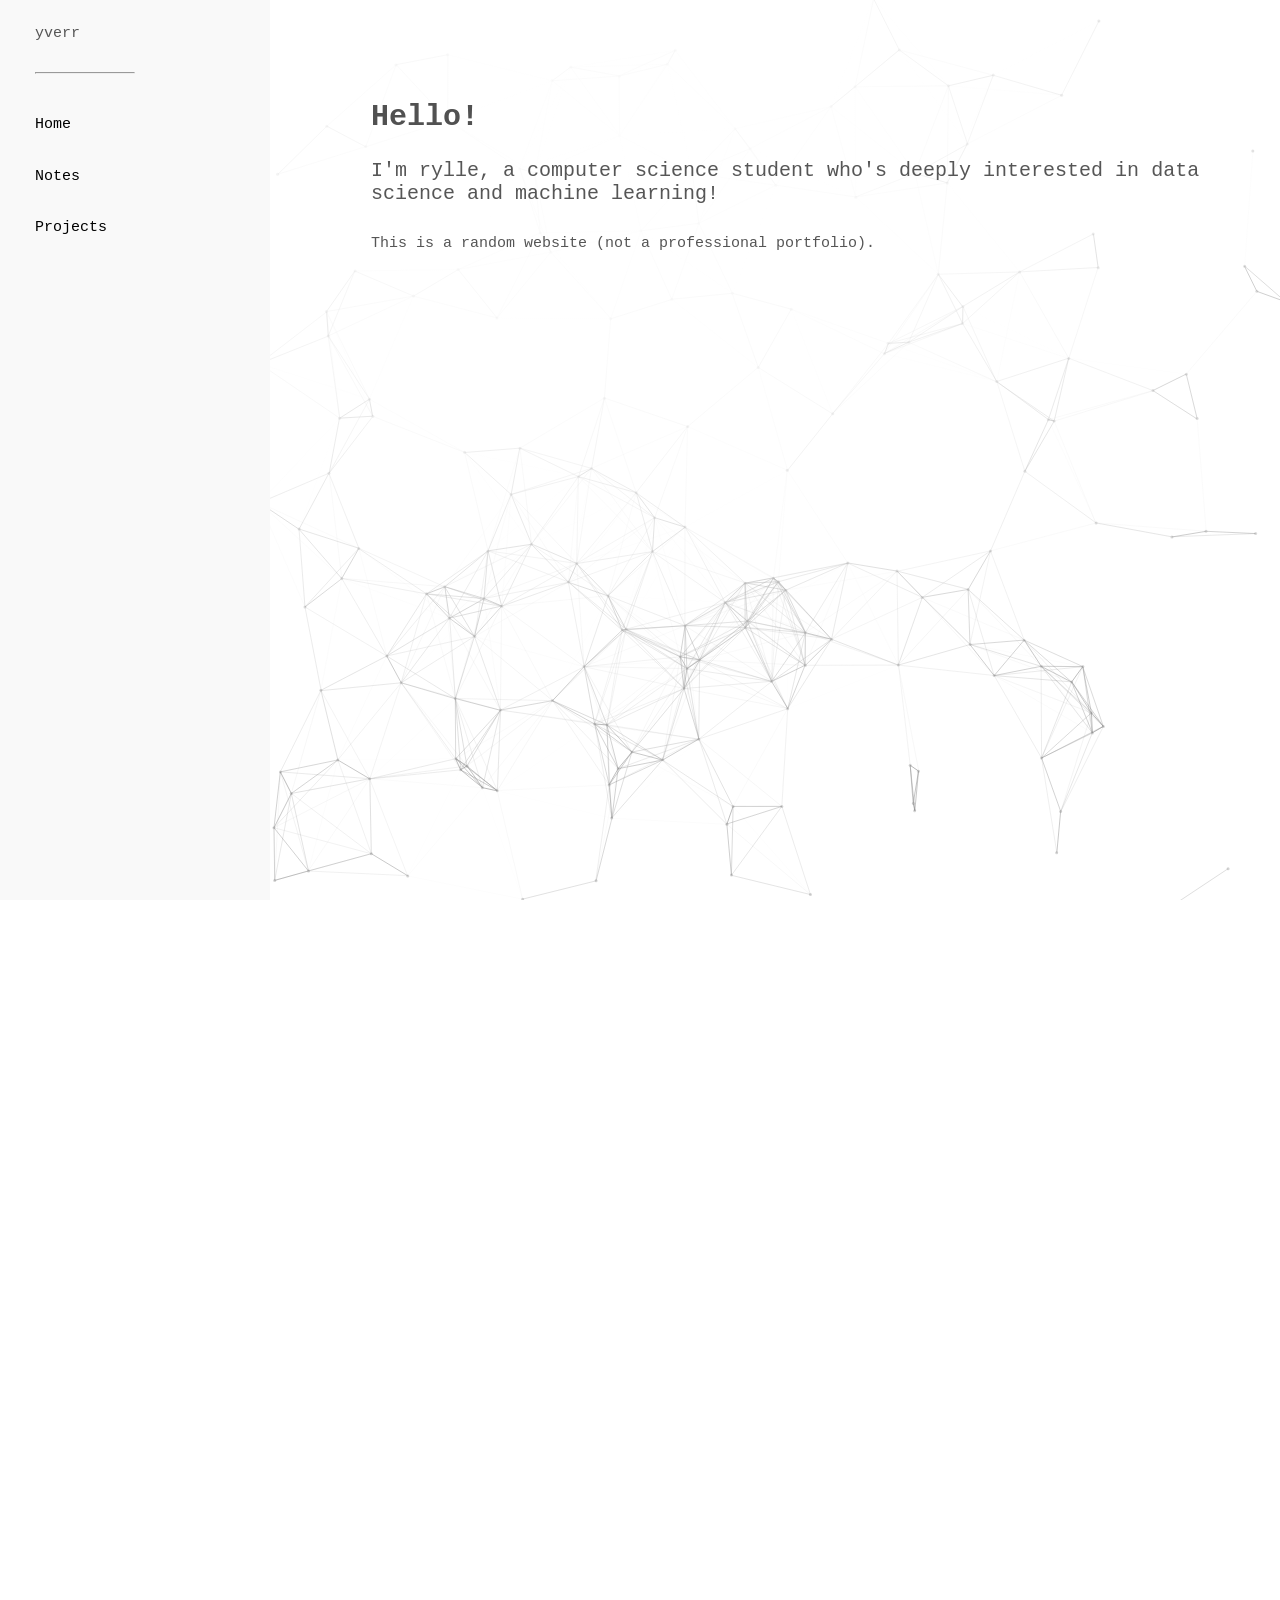
==== index.html @ c1b57616 "first commit" ====
<!DOCTYPE html>
<html>

<head>
    <title>Rylle</title>
    <link rel="stylesheet" href="style.css">
</head>

<body>

    <div class="sidebar">
        <div class="container">

            <p>yverr</p>

            <hr>

            <ul class="list">
                <li><a href="index.html">Home</a></li>
                <li><a href="notes.html">Notes</a></li>
                <li><a href="projects.html">Projects</a></li>
            </ul>

        </div>
    </div>


    <div class="main">

        <div id="particle-canvas"></div>

        <div class="greet">
            <h2>Hello!</h2>

            <p>
                I'm rylle, a computer science student who's deeply interested
                in data science and machine learning!
            </p>

            <p style="font-size: 15px;">
                This is a random website (not a professional portfolio).
            </p>
        </div>

    </div>


    <script src="particle-network.min.js"></script>

    <script>
        var canvasDiv = document.getElementById('particle-canvas');

        var options = {
            particleColor: '#dddddd',
            background: '#ffffff',
            interactive: true,
            speed: 'slow',
            density: 'low'
        };

        var particleCanvas = new ParticleNetwork(canvasDiv, options);
    </script>

</body>

</html>
---- style.css ----
html,
body {
    height: 100%;
    width: 100%;
    margin: 0;
    padding: 0;
    display: flex;
    font-family: monospace;
    overflow: hidden;
}


.sidebar {
    width: 250px;
    min-height: 100vh;
    padding: 10px;
    background: rgb(249, 249, 249);
    font-size: 15px;

    position: relative;
    z-index: 10;
}


.container {
    width: 100px;
    margin-top: 5px;
    margin-left: 25px;
}


ul {
    list-style: none;
    padding: 0;
}

li {
    margin-top: 50px;
    line-height: 0.1;
    font-size: 15px;
}


a {
    text-decoration: none;
    color: inherit;
}

a:hover {
    color: rgb(161, 161, 168);
}


p {
    color: rgb(86, 86, 86);
    margin-bottom: 30px;
}

h2 {
    color: rgb(81, 81, 81);
}


.main {
    position: relative;
    flex: 1;
    height: 100vh;
    isolation: isolate;
}

.main::before {
    content: "";
    position: absolute;
    inset: 0;
    z-index: 1;

    background: radial-gradient(
        ellipse 105% 90% at 35% 18%,
        rgba(255, 255, 255, 0.98) 0%,
        rgba(255, 255, 255, 0.85) 25%,
        rgba(255, 255, 255, 0.55) 45%,
        rgba(255, 255, 255, 0.2) 65%,
        transparent 85%
    );

    pointer-events: none;
}


#particle-canvas {
    position: absolute !important;

    top: 0;
    right: 0;
    bottom: 0;
    left: 0;

    width: 100%;
    height: 100%;

    z-index: 0 !important;
}


.greet {
    position: relative;
    z-index: 2;

    margin-top: 45px;
    font-size: 20px;
    padding-top: 30px;
    padding-left: 10%;
}


.notes {
    margin-top: 45px;
    margin-right: 55%;
    font-size: 20px;
    width: auto;
    padding-left: 10%;
    padding-top: 2%;
}


.n1 {
    padding-bottom: 10px;
    font-size: 15px;
}
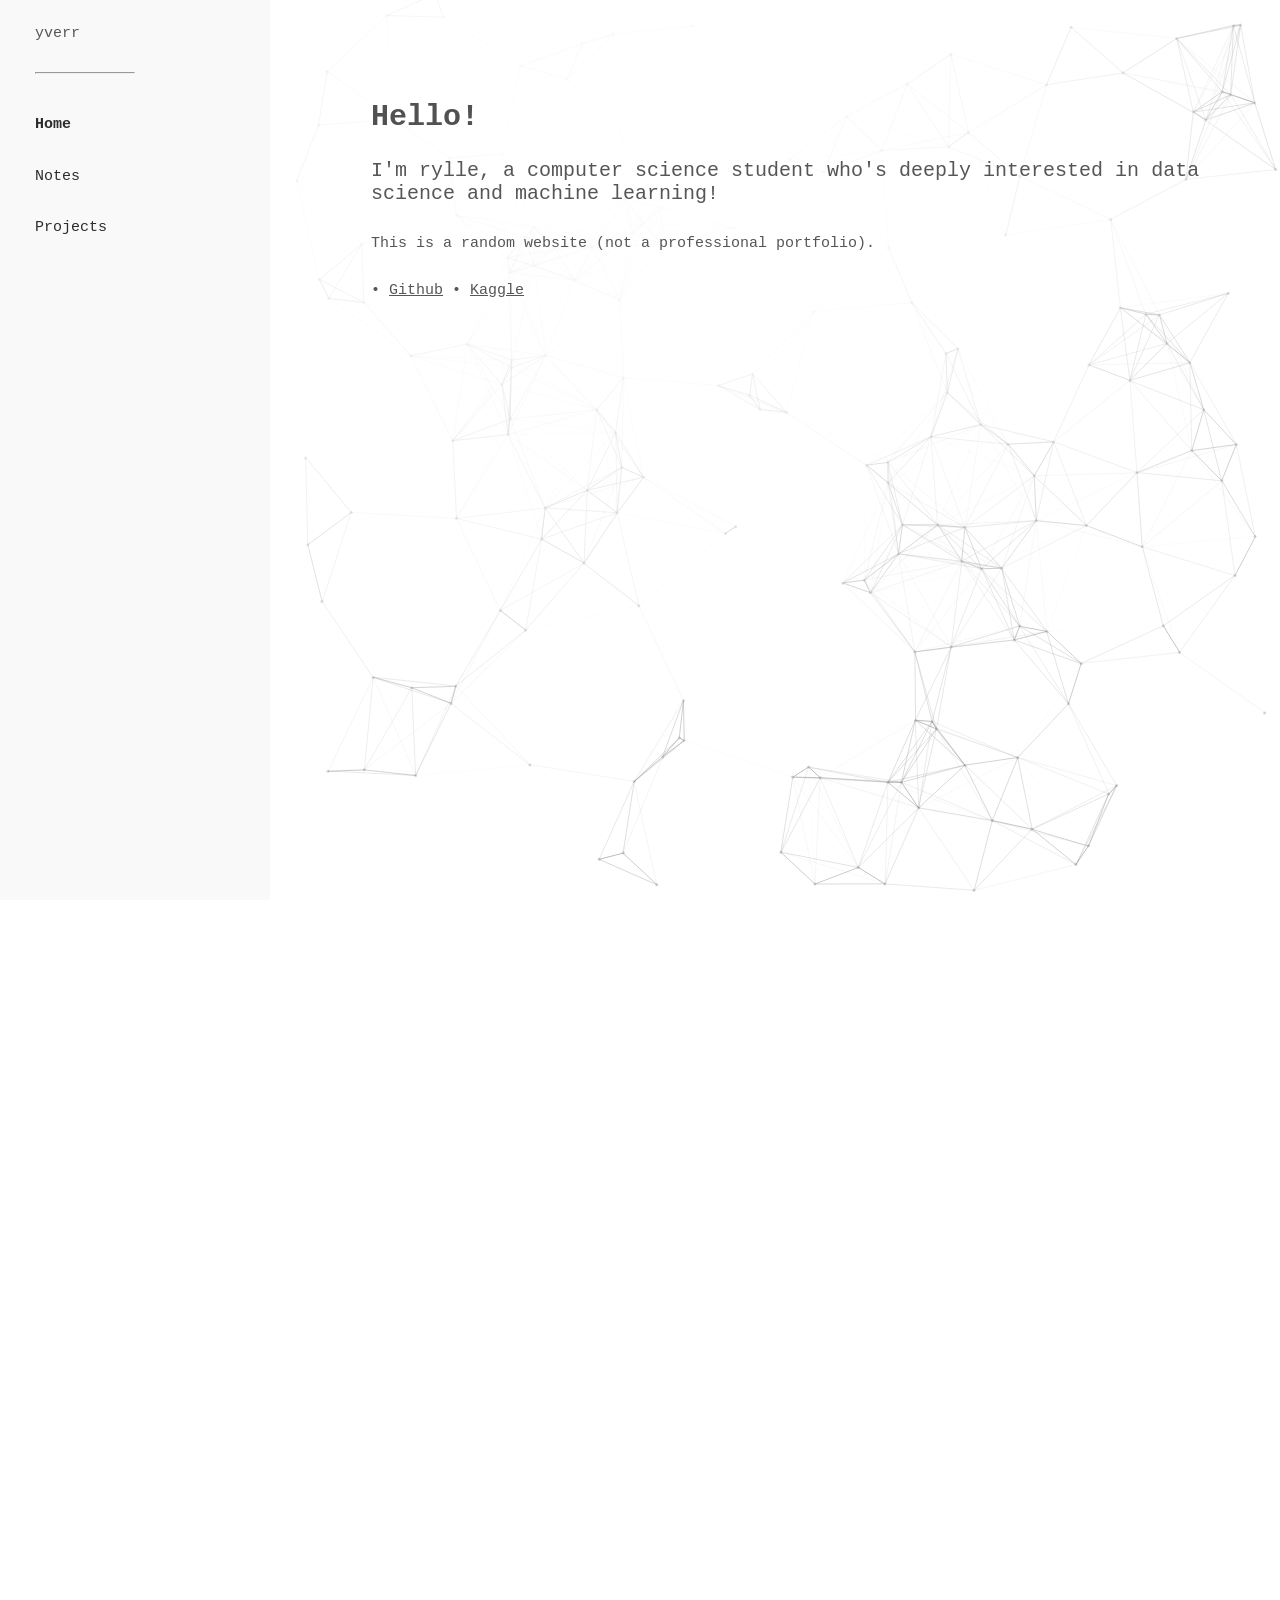
==== commit f19c3b63: "no major changes" ====
--- a/index.html
+++ b/index.html
@@ -11,12 +11,12 @@
     <div class="sidebar">
         <div class="container">
 
-            <p>yverr</p>
+            <p><a href="index.html">yverr</a></p>
 
             <hr>
 
             <ul class="list">
-                <li><a href="index.html">Home</a></li>
+                <li><a href="index.html"><b>Home</b></a></li>
                 <li><a href="notes.html">Notes</a></li>
                 <li><a href="projects.html">Projects</a></li>
             </ul>
@@ -40,6 +40,8 @@
             <p style="font-size: 15px;">
                 This is a random website (not a professional portfolio).
             </p>
+
+            <p style="font-size: 15px;">• <a href="https://github.com/yverr" target="_blank" rel="noopener noreferrer" style="text-decoration: underline;">Github</a> • <a href="https://www.kaggle.com/karylleverdadero" target="_blank" rel="noopener noreferrer" style="text-decoration: underline;">Kaggle</a></p>
         </div>
 
     </div>
--- a/style.css
+++ b/style.css
@@ -38,6 +38,7 @@
     margin-top: 50px;
     line-height: 0.1;
     font-size: 15px;
+    color: rgb(44, 44, 44);
 }
 
 
@@ -126,4 +127,4 @@
 .n1 {
     padding-bottom: 10px;
     font-size: 15px;
-}+}
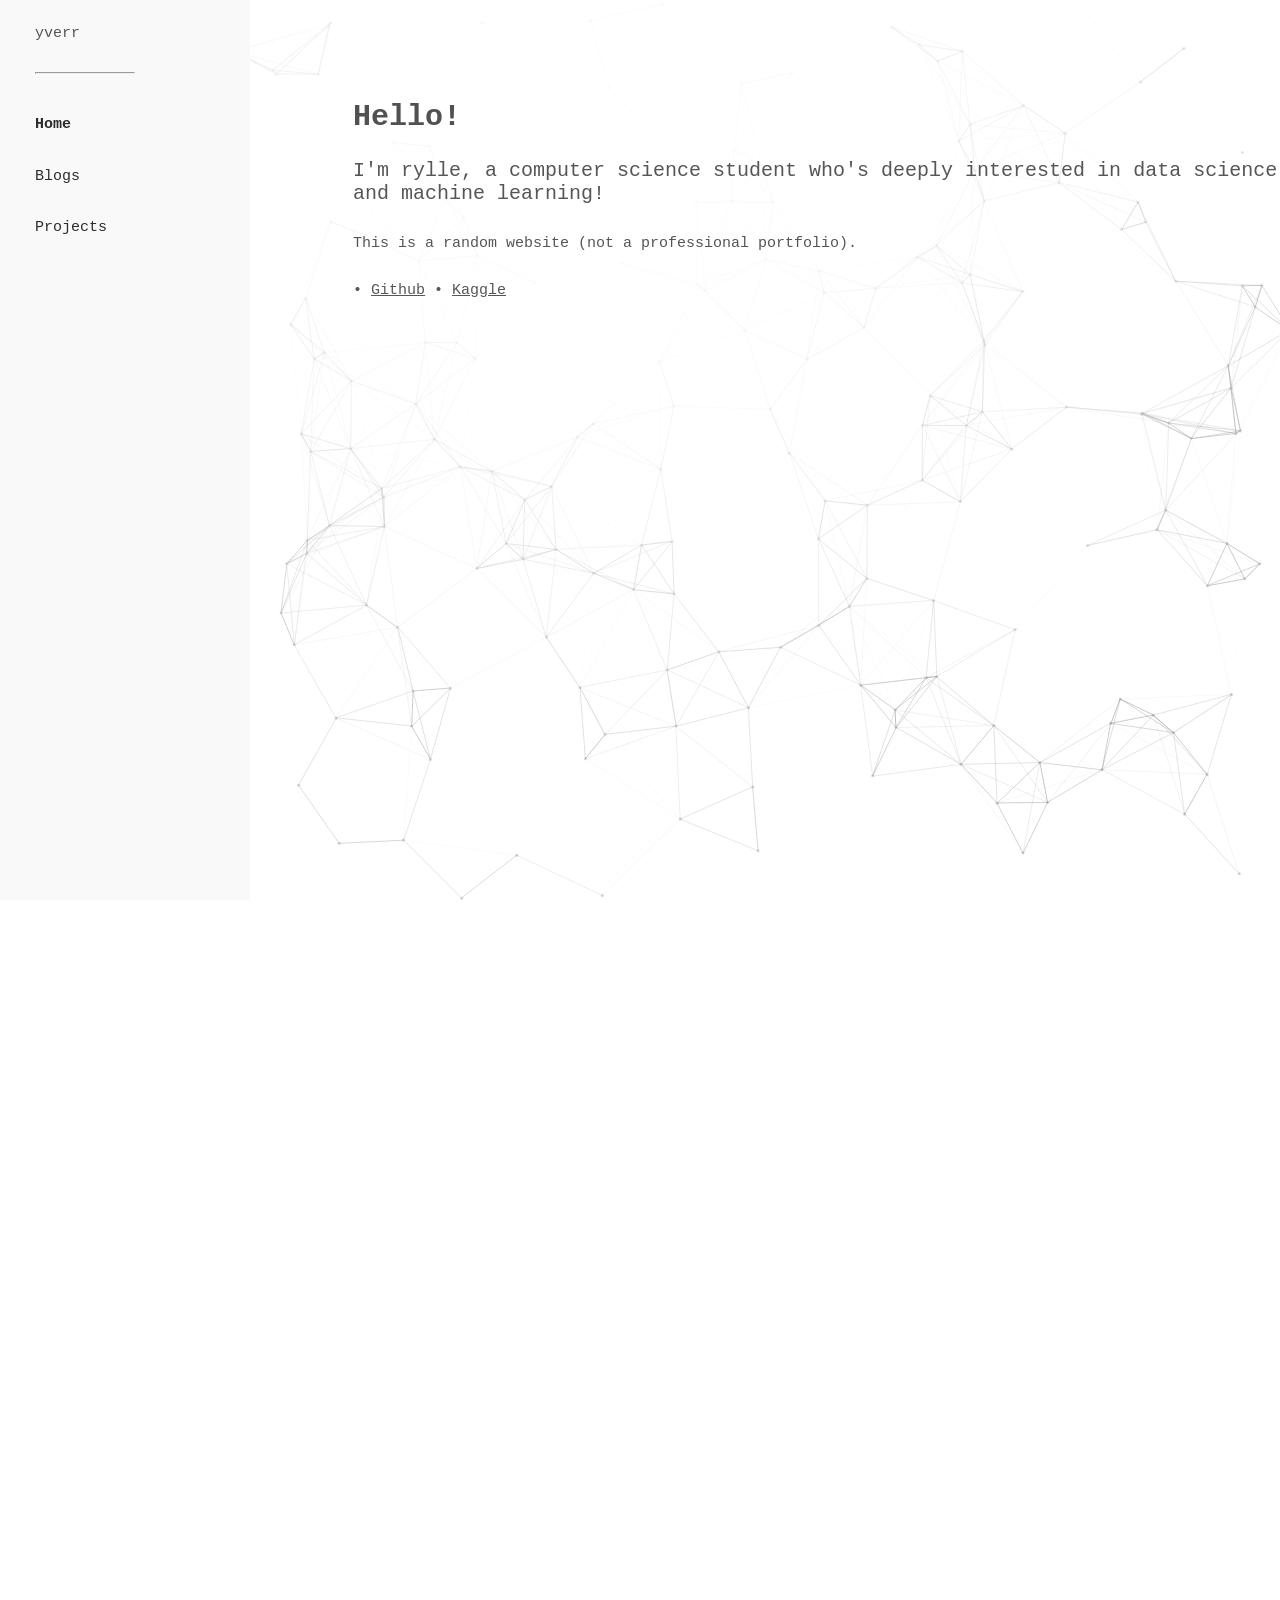
==== commit 4fc8f2f9: "cleaned the code and added blogs section" ====
--- a/index.html
+++ b/index.html
@@ -17,7 +17,7 @@
 
             <ul class="list">
                 <li><a href="index.html"><b>Home</b></a></li>
-                <li><a href="notes.html">Notes</a></li>
+                <li><a href="blogs.html">Blogs</a></li>
                 <li><a href="projects.html">Projects</a></li>
             </ul>
 
--- a/style.css
+++ b/style.css
@@ -11,16 +11,15 @@
 
 
 .sidebar {
-    width: 250px;
+    flex: 0 0 250px;
+    box-sizing: border-box;
     min-height: 100vh;
     padding: 10px;
     background: rgb(249, 249, 249);
     font-size: 15px;
-
     position: relative;
     z-index: 10;
 }
-
 
 .container {
     width: 100px;
@@ -115,16 +114,32 @@
 
 
 .notes {
+    flex: 1;
+    min-width: 0;
     margin-top: 45px;
-    margin-right: 55%;
+    margin-right: 0;
+    padding: 2% 5%;
     font-size: 20px;
-    width: auto;
+    box-sizing: border-box;
     padding-left: 10%;
-    padding-top: 2%;
 }
 
 
 .n1 {
     padding-bottom: 10px;
     font-size: 15px;
+    width: 100%;
+    max-width: 850px;
+    box-sizing: border-box;
 }
+
+.n1 li {
+    margin-top: 30px;
+    line-height: 1.5;
+    overflow-wrap: anywhere;
+}
+
+y_mark {
+    background-color: #f8ed8d;
+    color: #000;
+}
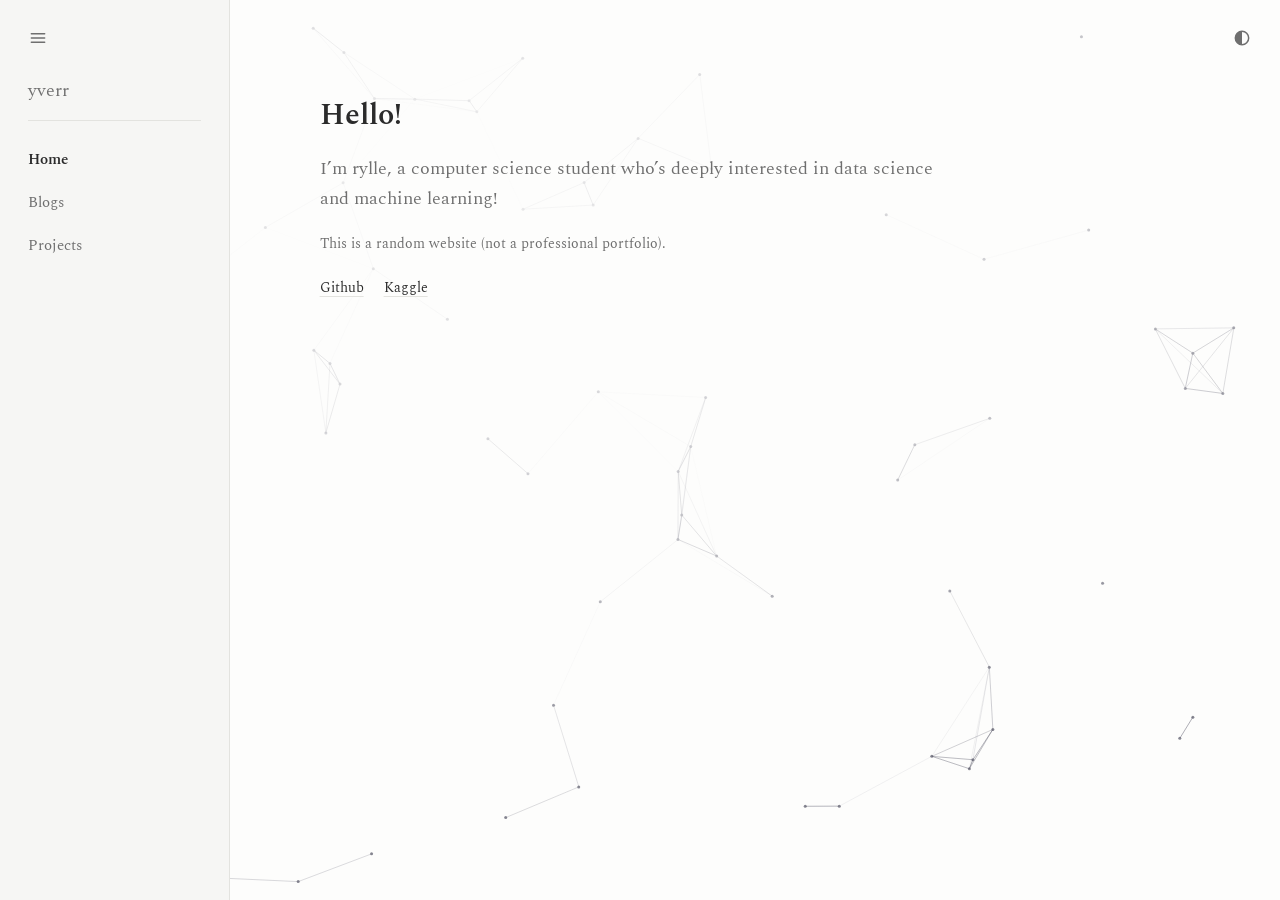
==== commit b2b66392: "major changes: refactored code and changed UI" ====
--- a/index.html
+++ b/index.html
@@ -1,68 +1,78 @@
 <!DOCTYPE html>
-<html>
+<html lang="en">
+<head>
+    <meta charset="UTF-8">
 
-<head>
+    <meta name="viewport" content="width=device-width, initial-scale=1">
     <title>Rylle</title>
+
+    <link rel="preconnect" href="https://fonts.googleapis.com">
+    <link rel="preconnect" href="https://fonts.gstatic.com" crossorigin>
+    <link href="https://fonts.googleapis.com/css2?family=Spectral:ital,wght@0,400;0,600;1,400&display=swap" rel="stylesheet">
+
     <link rel="stylesheet" href="style.css">
+
+    <script>
+        (function () {
+            var root = document.documentElement;
+            try {
+                var theme = localStorage.getItem('theme');
+                if (!theme) theme = matchMedia('(prefers-color-scheme: dark)').matches ? 'dark' : 'light';
+                root.dataset.theme = theme;
+                if (window.innerWidth <= 800 || localStorage.getItem('sidebar') === 'closed') {
+                    root.classList.add('sidebar-closed');
+                }
+            } catch (e) {}
+        })();
+    </script>
 </head>
 
 <body>
+    <button class="icon-btn menu-btn" id="menu-btn" aria-label="Toggle sidebar" aria-controls="sidebar">
+        <svg viewBox="0 0 24 24" fill="none" stroke="currentColor" stroke-width="1.8" stroke-linecap="round" aria-hidden="true">
+            <path d="M4 7h16M4 12h16M4 17h16"/>
+        </svg>
+    </button>
 
-    <div class="sidebar">
-        <div class="container">
+    <button class="icon-btn theme-btn" id="theme-btn" aria-label="Toggle dark mode">
+        <svg viewBox="0 0 24 24" aria-hidden="true">
+            <circle cx="12" cy="12" r="8" fill="none" stroke="currentColor" stroke-width="1.8"/>
+            <path d="M12 4a8 8 0 0 0 0 16z" fill="currentColor"/>
+        </svg>
+    </button>
 
-            <p><a href="index.html">yverr</a></p>
+    <aside class="sidebar" id="sidebar">
+        <a class="brand" href="index.html">yverr</a>
+        <nav>
+            <a href="index.html" aria-current="page">Home</a>
+            <a href="blogs.html">Blogs</a>
+            <a href="projects.html">Projects</a>
+        </nav>
+    </aside>
 
-            <hr>
+    <div class="backdrop" id="backdrop"></div>
 
-            <ul class="list">
-                <li><a href="index.html"><b>Home</b></a></li>
-                <li><a href="blogs.html">Blogs</a></li>
-                <li><a href="projects.html">Projects</a></li>
-            </ul>
+    <canvas id="particle-canvas" aria-hidden="true"></canvas>
 
-        </div>
-    </div>
-
-
-    <div class="main">
-
-        <div id="particle-canvas"></div>
-
-        <div class="greet">
-            <h2>Hello!</h2>
+    <main class="content">
+        <div class="column">
+            <h1>Hello!</h1>
 
             <p>
-                I'm rylle, a computer science student who's deeply interested
+                I’m rylle, a computer science student who’s deeply interested
                 in data science and machine learning!
             </p>
 
-            <p style="font-size: 15px;">
-                This is a random website (not a professional portfolio).
-            </p>
+            <p class="small">This is a random website (not a professional portfolio).</p>
 
-            <p style="font-size: 15px;">• <a href="https://github.com/yverr" target="_blank" rel="noopener noreferrer" style="text-decoration: underline;">Github</a> • <a href="https://www.kaggle.com/karylleverdadero" target="_blank" rel="noopener noreferrer" style="text-decoration: underline;">Kaggle</a></p>
+            <ul class="home-links small">
+                <li><a href="https://github.com/yverr" target="_blank" rel="noopener noreferrer">Github</a></li>
+                <li><a href="https://www.kaggle.com/karylleverdadero" target="_blank" rel="noopener noreferrer">Kaggle</a></li>
+            </ul>
         </div>
+    </main>
 
-    </div>
-
-
-    <script src="particle-network.min.js"></script>
-
-    <script>
-        var canvasDiv = document.getElementById('particle-canvas');
-
-        var options = {
-            particleColor: '#dddddd',
-            background: '#ffffff',
-            interactive: true,
-            speed: 'slow',
-            density: 'low'
-        };
-
-        var particleCanvas = new ParticleNetwork(canvasDiv, options);
-    </script>
-
+    <script src="script.js"></script>
+    <script src="particles.js"></script>
 </body>
-
-</html>+</html>
--- a/style.css
+++ b/style.css
@@ -1,145 +1,340 @@
-html,
+
+:root {
+    --bg: #fdfdfc;
+    --sidebar-bg: #f6f6f4;
+    --text: #2b2b2b;
+    --muted: #6f6f6f;
+    --line: #e3e3df;
+    --hover: #a1a1a8;
+    --mark: #fef3b0;
+    --mark-text: #1a1a1a;
+    --dot-technical: #5b8def;
+    --dot-reflection: #e3b21d;
+    --particle: 95, 95, 110; 
+
+    --sidebar-w: 230px;
+    color-scheme: light;
+}
+
+:root[data-theme="dark"] {
+    --bg: #161718;
+    --sidebar-bg: #1c1d1f;
+    --text: #e6e6e3;
+    --muted: #9b9b96;
+    --line: #2d2e30;
+    --hover: #6f7076;
+    --mark: #4a4219;
+    --mark-text: #f3ecc4;
+    --dot-technical: #7aa5ff;
+    --dot-reflection: #e8c04a;
+    --particle: 150, 150, 165;
+    color-scheme: dark;
+}
+
+
+/* ==========================================================
+   2. RESET + BASE
+   ========================================================== */
+*,
+*::before,
+*::after {
+    box-sizing: border-box; 
+}
+
 body {
-    height: 100%;
-    width: 100%;
     margin: 0;
-    padding: 0;
-    display: flex;
-    font-family: monospace;
-    overflow: hidden;
-}
-
-
+    background: var(--bg);
+    color: var(--text);
+    font-family: 'Spectral', Georgia, 'Times New Roman', serif;
+    font-size: 18px;
+    line-height: 1.65;
+}
+
+h1 {
+    font-size: 1.9rem;
+    font-weight: 600;
+    line-height: 1.25;
+    margin: 0 0 1.25rem;
+}
+
+p {
+    margin: 0 0 1.25rem;
+    color: var(--muted);
+}
+
+a {
+    color: inherit;
+    text-decoration: none;
+}
+
+a:hover {
+    color: var(--hover);
+}
+
+:focus-visible {
+    outline: 2px solid var(--muted);
+    outline-offset: 3px;
+}
+
+.small {
+    font-size: 0.9rem;
+}
+
+
+/* SIDEBAR (fixed) */
 .sidebar {
-    flex: 0 0 250px;
-    box-sizing: border-box;
-    min-height: 100vh;
-    padding: 10px;
-    background: rgb(249, 249, 249);
-    font-size: 15px;
-    position: relative;
-    z-index: 10;
-}
-
-.container {
-    width: 100px;
-    margin-top: 5px;
-    margin-left: 25px;
-}
-
-
-ul {
-    list-style: none;
-    padding: 0;
-}
-
-li {
-    margin-top: 50px;
-    line-height: 0.1;
-    font-size: 15px;
-    color: rgb(44, 44, 44);
-}
-
-
-a {
-    text-decoration: none;
-    color: inherit;
-}
-
-a:hover {
-    color: rgb(161, 161, 168);
-}
-
-
-p {
-    color: rgb(86, 86, 86);
-    margin-bottom: 30px;
-}
-
-h2 {
-    color: rgb(81, 81, 81);
-}
-
-
-.main {
-    position: relative;
-    flex: 1;
-    height: 100vh;
-    isolation: isolate;
-}
-
-.main::before {
-    content: "";
-    position: absolute;
-    inset: 0;
-    z-index: 1;
-
-    background: radial-gradient(
-        ellipse 105% 90% at 35% 18%,
-        rgba(255, 255, 255, 0.98) 0%,
-        rgba(255, 255, 255, 0.85) 25%,
-        rgba(255, 255, 255, 0.55) 45%,
-        rgba(255, 255, 255, 0.2) 65%,
-        transparent 85%
-    );
-
-    pointer-events: none;
-}
-
-
-#particle-canvas {
-    position: absolute !important;
-
+    position: fixed;
     top: 0;
-    right: 0;
     bottom: 0;
     left: 0;
-
+    width: var(--sidebar-w);
+    padding: 76px 28px 24px; 
+    background: var(--sidebar-bg);
+    border-right: 1px solid var(--line);
+    z-index: 20;
+}
+
+.brand {
+    display: block;
+    padding-bottom: 14px;
+    margin-bottom: 26px;
+    border-bottom: 1px solid var(--line);
+    color: var(--muted);
+}
+
+.sidebar nav {
+    display: flex;
+    flex-direction: column;
+    gap: 18px; 
+    font-size: 0.95rem;
+}
+
+.sidebar nav a {
+    color: var(--muted);
+}
+
+.sidebar nav a:hover {
+    color: var(--hover);
+}
+
+.sidebar nav a[aria-current="page"] {
+    color: var(--text);
+    font-weight: 600;
+}
+
+.sidebar-closed .sidebar {
+    transform: translateX(-100%);
+}
+
+.icon-btn {
+    position: fixed;
+    top: 18px;
+    z-index: 30;
+    display: grid;
+    place-items: center;
+    width: 40px;
+    height: 40px;
+    padding: 0;
+    background: none;    
+    color: var(--muted);
+    border: none;       
+    cursor: pointer;
+}
+
+.icon-btn:hover {
+    color: var(--text);    
+}
+
+.icon-btn svg {
+    width: 20px;
+    height: 20px;
+}
+
+.menu-btn  { left: 18px; }
+.theme-btn { right: 18px; }
+
+
+/* MAIN CONTENT */
+.content {
+    position: relative; 
+    z-index: 1;
+    min-height: 100vh;
+    margin-left: var(--sidebar-w);
+    padding: 96px clamp(24px, 7vw, 96px) 80px;
+}
+
+.sidebar-closed .content {
+    margin-left: 0;
+}
+
+.column {
+    max-width: 40rem;
+}
+
+.ready .sidebar,
+.ready .content {
+    transition: transform 0.3s ease, margin-left 0.3s ease;
+}
+
+.ready .icon-btn,
+.ready body {
+    transition: background-color 0.2s ease, color 0.2s ease;
+}
+
+
+/*HOME PAGE [particle background] */
+#particle-canvas {
+    position: fixed;
+    inset: 0;
     width: 100%;
     height: 100%;
-
-    z-index: 0 !important;
-}
-
-
-.greet {
-    position: relative;
-    z-index: 2;
-
-    margin-top: 45px;
-    font-size: 20px;
-    padding-top: 30px;
-    padding-left: 10%;
-}
-
-
-.notes {
-    flex: 1;
-    min-width: 0;
-    margin-top: 45px;
-    margin-right: 0;
-    padding: 2% 5%;
-    font-size: 20px;
-    box-sizing: border-box;
-    padding-left: 10%;
-}
-
-
-.n1 {
-    padding-bottom: 10px;
-    font-size: 15px;
-    width: 100%;
-    max-width: 850px;
-    box-sizing: border-box;
-}
-
-.n1 li {
-    margin-top: 30px;
-    line-height: 1.5;
-    overflow-wrap: anywhere;
-}
-
-y_mark {
-    background-color: #f8ed8d;
-    color: #000;
-}+    z-index: 0;
+    pointer-events: none;
+
+    -webkit-mask-image: radial-gradient(ellipse 105% 90% at 35% 18%,
+        rgba(0, 0, 0, 0.12) 0%, rgba(0, 0, 0, 0.4) 45%, #000 80%);
+    mask-image: radial-gradient(ellipse 105% 90% at 35% 18%,
+        rgba(0, 0, 0, 0.12) 0%, rgba(0, 0, 0, 0.4) 45%, #000 80%);
+}
+
+.home-links {
+    display: flex;
+    flex-wrap: wrap;
+    gap: 1.25rem;
+    padding: 0;
+    margin: 0;
+    list-style: none;
+}
+
+.home-links a,
+.prose a {
+    text-decoration: underline;
+    text-decoration-color: var(--line);
+    text-underline-offset: 4px;
+}
+
+
+/*  BLOG n PROJECTS LISTS */
+.legend {
+    display: flex;
+    flex-wrap: wrap;
+    gap: 1.25rem;
+    font-size: 0.9rem;
+    color: var(--muted);
+    margin: 0 0 2rem;
+}
+
+.dot {
+    display: inline-block;
+    width: 0.6em;
+    height: 0.6em;
+    margin-right: 0.45em;
+    border-radius: 50%;
+}
+
+.dot.technical  { background: var(--dot-technical); }
+.dot.reflection { background: var(--dot-reflection); }
+
+.posts,
+.projects {
+    padding: 0;
+    margin: 0;
+    list-style: none;
+}
+
+.posts li {
+    display: flex;
+    flex-wrap: wrap;          
+    gap: 0.15rem 1.25rem;
+    align-items: baseline;
+    padding: 0.65rem 0;
+    border-bottom: 1px solid var(--line);
+    font-size: 1rem;
+}
+
+.posts time {
+    flex: none;
+    color: var(--muted);
+    font-size: 0.9rem;
+    font-variant-numeric: tabular-nums;
+}
+
+.posts a {
+    overflow-wrap: anywhere; 
+}
+
+mark {
+    background: var(--mark);
+    color: var(--mark-text);
+    font-weight: 500;
+    padding: 0.05em 0.25em;
+    border-radius: 3px;
+}
+
+.projects li {
+    padding: 0.65rem 0;
+    border-bottom: 1px solid var(--line);
+}
+
+.projects .note {
+    margin-left: 0.5rem;
+    font-size: 0.85rem;
+    color: var(--muted);
+    font-style: italic;
+}
+
+
+.backdrop {
+    display: none;
+}
+
+@media (max-width: 800px) {
+    .content,
+    .sidebar-closed .content {
+        margin-left: 0;
+    }
+
+    .sidebar {
+        box-shadow: 0 0 40px rgba(0, 0, 0, 0.18);
+    }
+
+    html:not(.sidebar-closed) .backdrop {
+        display: block;
+        position: fixed;
+        inset: 0;
+        z-index: 15;
+        background: rgba(0, 0, 0, 0.35);
+    }
+}
+
+@keyframes fade-up {
+    from {
+        opacity: 0;
+        transform: translateY(14px);  
+    }
+    to {
+        opacity: 1;
+        transform: translateY(0);   
+    }
+}
+
+.column > * {
+    animation: fade-up 0.6s ease-out both;
+}
+
+
+.column > :nth-child(2) { animation-delay: 0.08s; }
+.column > :nth-child(3) { animation-delay: 0.16s; }
+.column > :nth-child(4) { animation-delay: 0.24s; }
+.column > :nth-child(n+5) { animation-delay: 0.32s; }
+
+@media (prefers-reduced-motion: reduce) {
+    .ready .sidebar,
+    .ready .content {
+        transition: none;
+    }
+
+    .column > * {
+        animation: none;
+    }
+}
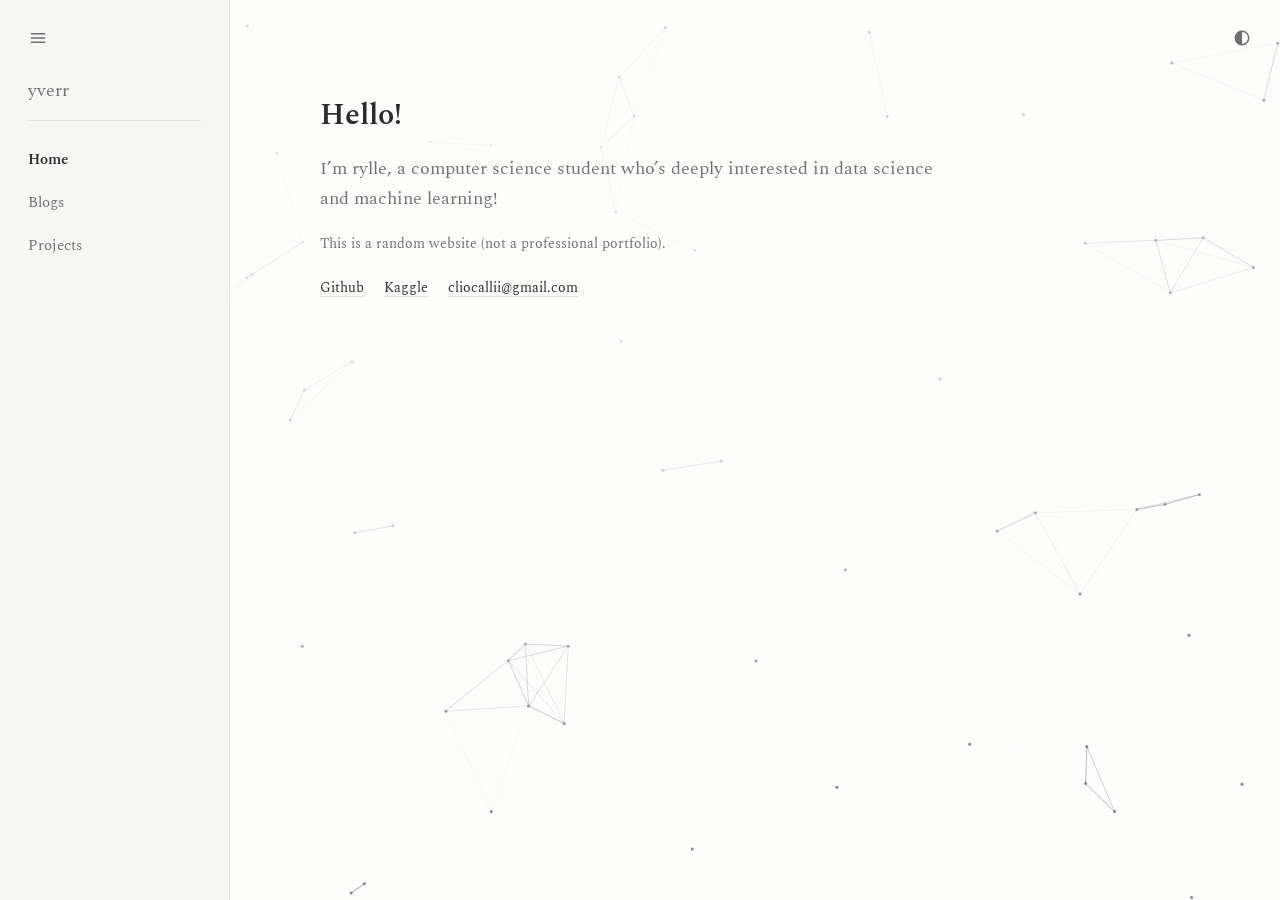
==== commit 4638c1af: "finished my first blog" ====
--- a/index.html
+++ b/index.html
@@ -2,17 +2,16 @@
 <html lang="en">
 <head>
     <meta charset="UTF-8">
-
-    <meta name="viewport" content="width=device-width, initial-scale=1">
+        <meta name="viewport" content="width=device-width, initial-scale=1">
     <title>Rylle</title>
 
-    <link rel="preconnect" href="https://fonts.googleapis.com">
+        <link rel="preconnect" href="https://fonts.googleapis.com">
     <link rel="preconnect" href="https://fonts.gstatic.com" crossorigin>
     <link href="https://fonts.googleapis.com/css2?family=Spectral:ital,wght@0,400;0,600;1,400&display=swap" rel="stylesheet">
 
     <link rel="stylesheet" href="style.css">
 
-    <script>
+        <script>
         (function () {
             var root = document.documentElement;
             try {
@@ -68,6 +67,7 @@
             <ul class="home-links small">
                 <li><a href="https://github.com/yverr" target="_blank" rel="noopener noreferrer">Github</a></li>
                 <li><a href="https://www.kaggle.com/karylleverdadero" target="_blank" rel="noopener noreferrer">Kaggle</a></li>
+                <li><a href="mailto:cliocallii@gmail.com">cliocallii@gmail.com</a></li>
             </ul>
         </div>
     </main>
--- a/style.css
+++ b/style.css
@@ -1,4 +1,3 @@
-
 :root {
     --bg: #fdfdfc;
     --sidebar-bg: #f6f6f4;
@@ -10,8 +9,9 @@
     --mark-text: #1a1a1a;
     --dot-technical: #5b8def;
     --dot-reflection: #e3b21d;
-    --particle: 95, 95, 110; 
-
+    --dot-article: #4fa878;
+    --post-text: #3d3d3d;
+    --particle: 95, 95, 110;
     --sidebar-w: 230px;
     color-scheme: light;
 }
@@ -27,19 +27,16 @@
     --mark-text: #f3ecc4;
     --dot-technical: #7aa5ff;
     --dot-reflection: #e8c04a;
+    --dot-article: #6cc795;
+    --post-text: #cdcdc9;
     --particle: 150, 150, 165;
     color-scheme: dark;
 }
 
-
-/* ==========================================================
-   2. RESET + BASE
-   ========================================================== */
 *,
 *::before,
 *::after {
-    box-sizing: border-box; 
-}
+    box-sizing: border-box; }
 
 body {
     margin: 0;
@@ -48,6 +45,8 @@
     font-family: 'Spectral', Georgia, 'Times New Roman', serif;
     font-size: 18px;
     line-height: 1.65;
+    -webkit-font-smoothing: antialiased;
+    -moz-osx-font-smoothing: grayscale;
 }
 
 h1 {
@@ -80,16 +79,13 @@
     font-size: 0.9rem;
 }
 
-
-/* SIDEBAR (fixed) */
 .sidebar {
     position: fixed;
     top: 0;
     bottom: 0;
     left: 0;
     width: var(--sidebar-w);
-    padding: 76px 28px 24px; 
-    background: var(--sidebar-bg);
+    padding: 76px 28px 24px;     background: var(--sidebar-bg);
     border-right: 1px solid var(--line);
     z-index: 20;
 }
@@ -105,8 +101,7 @@
 .sidebar nav {
     display: flex;
     flex-direction: column;
-    gap: 18px; 
-    font-size: 0.95rem;
+    gap: 18px;     font-size: 0.95rem;
 }
 
 .sidebar nav a {
@@ -135,14 +130,12 @@
     width: 40px;
     height: 40px;
     padding: 0;
-    background: none;    
-    color: var(--muted);
-    border: none;       
-    cursor: pointer;
+    background: none;           color: var(--muted);
+    border: none;               cursor: pointer;
 }
 
 .icon-btn:hover {
-    color: var(--text);    
+    color: var(--text);
 }
 
 .icon-btn svg {
@@ -153,11 +146,8 @@
 .menu-btn  { left: 18px; }
 .theme-btn { right: 18px; }
 
-
-/* MAIN CONTENT */
 .content {
-    position: relative; 
-    z-index: 1;
+    position: relative;     z-index: 1;
     min-height: 100vh;
     margin-left: var(--sidebar-w);
     padding: 96px clamp(24px, 7vw, 96px) 80px;
@@ -181,8 +171,6 @@
     transition: background-color 0.2s ease, color 0.2s ease;
 }
 
-
-/*HOME PAGE [particle background] */
 #particle-canvas {
     position: fixed;
     inset: 0;
@@ -191,7 +179,7 @@
     z-index: 0;
     pointer-events: none;
 
-    -webkit-mask-image: radial-gradient(ellipse 105% 90% at 35% 18%,
+        -webkit-mask-image: radial-gradient(ellipse 105% 90% at 35% 18%,
         rgba(0, 0, 0, 0.12) 0%, rgba(0, 0, 0, 0.4) 45%, #000 80%);
     mask-image: radial-gradient(ellipse 105% 90% at 35% 18%,
         rgba(0, 0, 0, 0.12) 0%, rgba(0, 0, 0, 0.4) 45%, #000 80%);
@@ -213,8 +201,6 @@
     text-underline-offset: 4px;
 }
 
-
-/*  BLOG n PROJECTS LISTS */
 .legend {
     display: flex;
     flex-wrap: wrap;
@@ -234,6 +220,7 @@
 
 .dot.technical  { background: var(--dot-technical); }
 .dot.reflection { background: var(--dot-reflection); }
+.dot.article    { background: var(--dot-article); }
 
 .posts,
 .projects {
@@ -244,8 +231,7 @@
 
 .posts li {
     display: flex;
-    flex-wrap: wrap;          
-    gap: 0.15rem 1.25rem;
+    flex-wrap: wrap;                gap: 0.15rem 1.25rem;
     align-items: baseline;
     padding: 0.65rem 0;
     border-bottom: 1px solid var(--line);
@@ -260,7 +246,7 @@
 }
 
 .posts a {
-    overflow-wrap: anywhere; 
+    overflow-wrap: anywhere;
 }
 
 mark {
@@ -283,6 +269,124 @@
     font-style: italic;
 }
 
+.post p,
+.post li {
+    color: var(--post-text);
+    font-weight: 100;
+}
+
+.post h2 {
+    font-size: 1.35rem;
+    font-weight: 600;
+    line-height: 1.3;
+    margin: 2.25rem 0 0.75rem;
+}
+
+.post h3 {
+    font-size: 1.1rem;
+    font-weight: 600;
+    margin: 1.75rem 0 0.5rem;
+}
+
+.post a {
+    text-decoration: underline;
+    text-decoration-color: var(--line);
+    text-underline-offset: 4px;
+}
+
+.post {
+    max-width: 50rem;
+    margin-left: auto;
+    margin-right: auto;
+}
+
+.post h1 {
+    text-align: center;
+    font-weight: 400;
+    font-size: 1.7rem;
+    margin: 0 0 2.5rem;
+}
+
+.post-meta {
+    display: flex;
+    flex-wrap: wrap;
+    justify-content: center;
+    gap: 0.25rem 1.25rem;
+    margin: 0 0 0.6rem;
+    font-size: 0.85rem;
+    color: var(--muted);
+}
+
+.post ul,
+.post ol {
+    padding-left: 1.4rem;
+    margin: 0 0 1.25rem;
+}
+
+.post li {
+    margin-bottom: 0.35rem;
+}
+
+.post blockquote {
+    margin: 1.5rem 0;
+    padding-left: 1rem;
+    border-left: 2px solid var(--line);
+    color: var(--muted);
+    font-style: italic;
+}
+
+.post blockquote p {
+    color: var(--muted);
+}
+
+.post code,
+.post pre {
+    font-family: ui-monospace, 'SFMono-Regular', Menlo, Consolas, monospace;
+}
+
+.post code {
+    font-size: 0.85em;
+    padding: 0.1em 0.35em;
+    background: var(--sidebar-bg);
+    border-radius: 4px;
+}
+
+.post pre {
+    overflow-x: auto;           margin: 1.5rem 0;
+    padding: 1rem;
+    background: var(--sidebar-bg);
+    border: 1px solid var(--line);
+    border-radius: 6px;
+    font-size: 0.85rem;
+    line-height: 1.5;
+}
+
+.post pre code {
+    padding: 0;
+    background: none;
+}
+
+.post figure {
+    margin: 1.75rem 0;
+}
+
+.post img {
+    max-width: 100%;            height: auto;
+    border-radius: 4px;
+}
+
+.post figcaption {
+    margin-top: 0.5rem;
+    font-size: 0.85rem;
+    color: var(--muted);
+}
+
+.back {
+    display: inline-block;
+    margin-top: 2.5rem;
+    font-size: 0.9rem;
+    color: var(--muted);
+}
 
 .backdrop {
     display: none;
@@ -298,7 +402,7 @@
         box-shadow: 0 0 40px rgba(0, 0, 0, 0.18);
     }
 
-    html:not(.sidebar-closed) .backdrop {
+        html:not(.sidebar-closed) .backdrop {
         display: block;
         position: fixed;
         inset: 0;
@@ -310,18 +414,17 @@
 @keyframes fade-up {
     from {
         opacity: 0;
-        transform: translateY(14px);  
-    }
+        transform: translateY(14px);
+}
     to {
         opacity: 1;
-        transform: translateY(0);   
-    }
+        transform: translateY(0);
+}
 }
 
 .column > * {
-    animation: fade-up 0.6s ease-out both;
-}
-
+        animation: fade-up 0.6s ease-out both;
+}
 
 .column > :nth-child(2) { animation-delay: 0.08s; }
 .column > :nth-child(3) { animation-delay: 0.16s; }
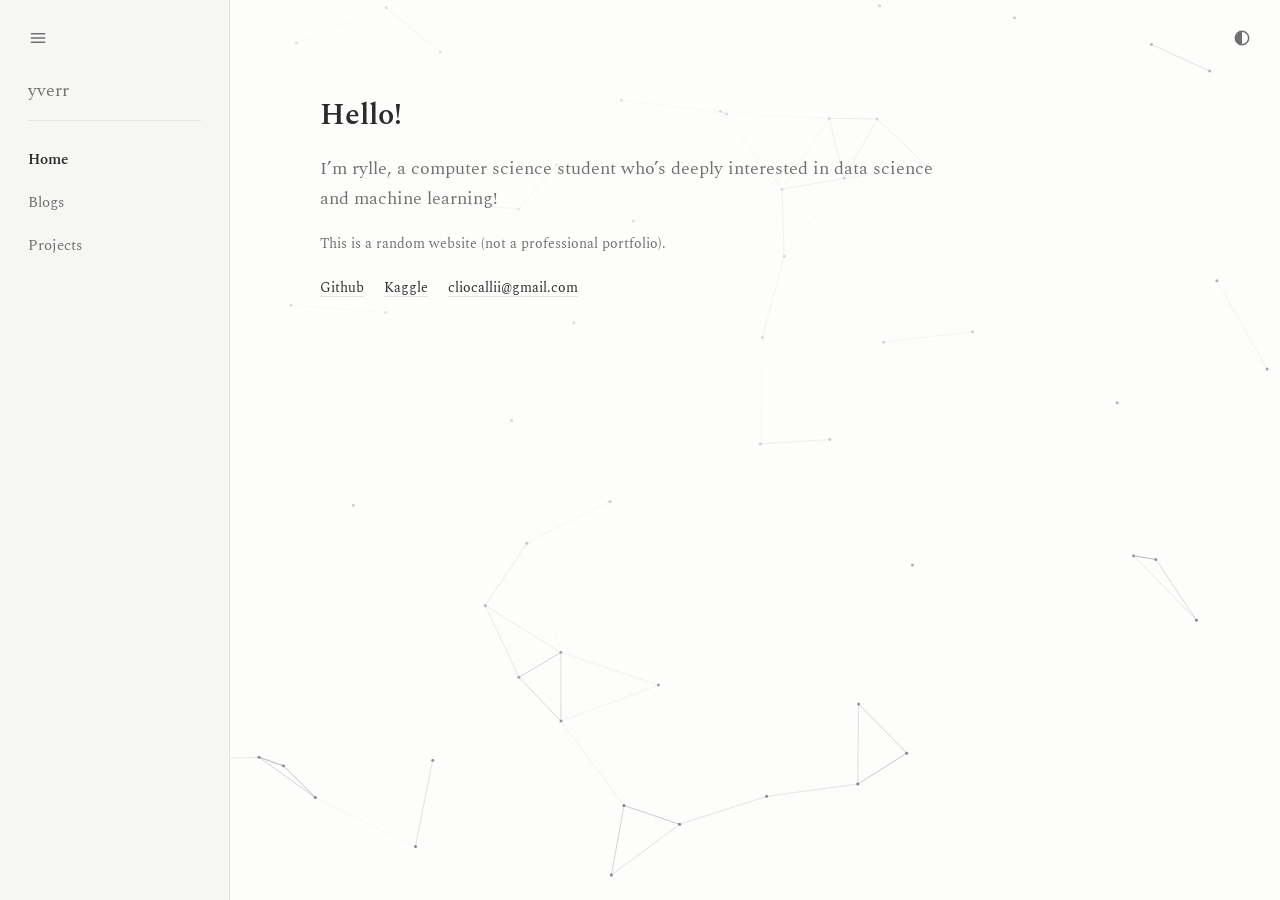
==== commit 3ffd8699: "added a favicon" ====
--- a/index.html
+++ b/index.html
@@ -5,7 +5,8 @@
         <meta name="viewport" content="width=device-width, initial-scale=1">
     <title>Rylle</title>
 
-        <link rel="preconnect" href="https://fonts.googleapis.com">
+    <link rel="icon" href="assets/logo.png" type="image/png">
+    <link rel="preconnect" href="https://fonts.googleapis.com">
     <link rel="preconnect" href="https://fonts.gstatic.com" crossorigin>
     <link href="https://fonts.googleapis.com/css2?family=Spectral:ital,wght@0,400;0,600;1,400&display=swap" rel="stylesheet">
 
--- a/style.css
+++ b/style.css
@@ -215,7 +215,7 @@
     width: 0.6em;
     height: 0.6em;
     margin-right: 0.45em;
-    border-radius: 50%;
+    border-radius: 0;
 }
 
 .dot.technical  { background: var(--dot-technical); }
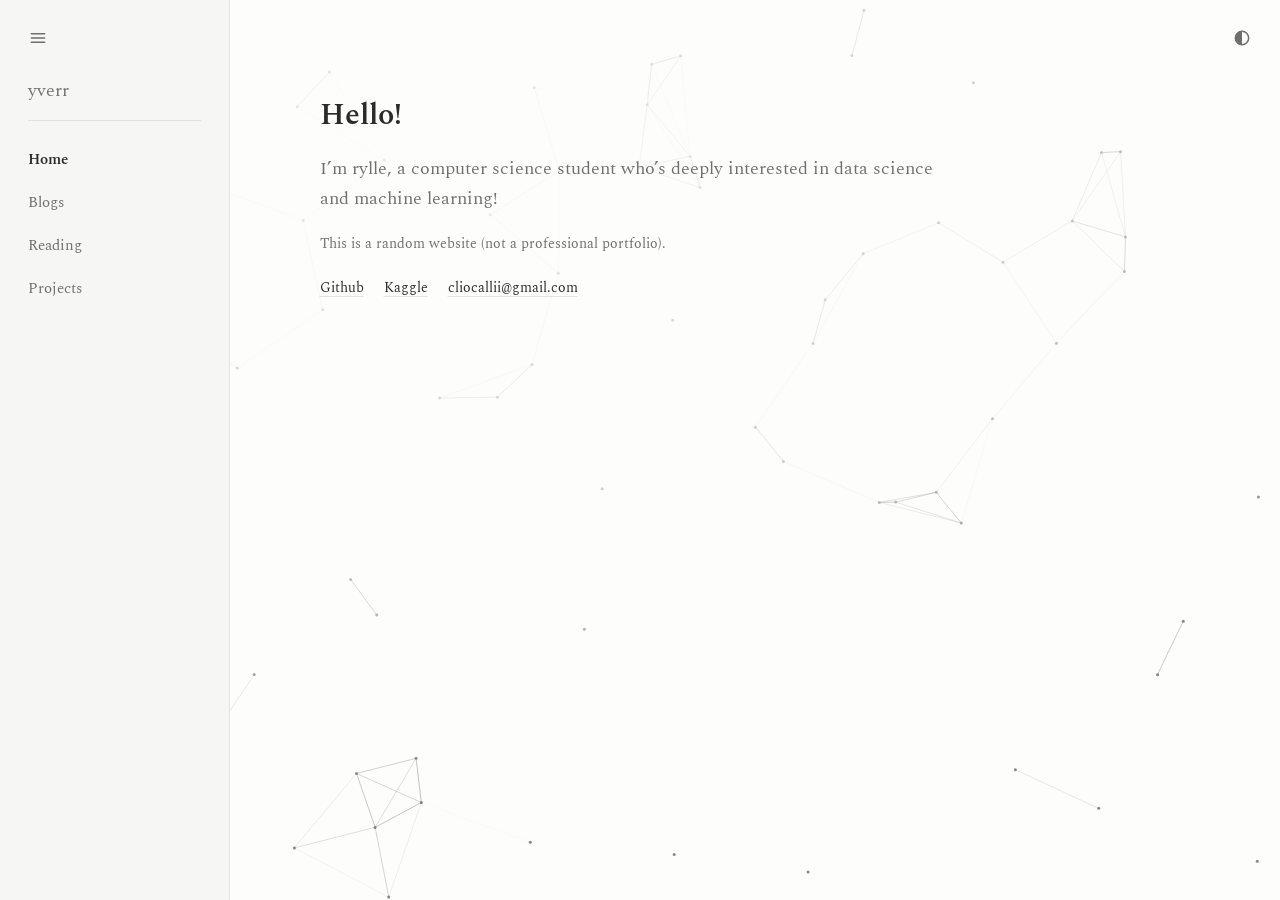
==== commit 042432a7: "added reading page" ====
--- a/index.html
+++ b/index.html
@@ -46,6 +46,7 @@
         <nav>
             <a href="index.html" aria-current="page">Home</a>
             <a href="blogs.html">Blogs</a>
+            <a href="reading.html">Reading</a>
             <a href="projects.html">Projects</a>
         </nav>
     </aside>
@@ -76,4 +77,4 @@
     <script src="script.js"></script>
     <script src="particles.js"></script>
 </body>
-</html>
+</html>
--- a/style.css
+++ b/style.css
@@ -7,9 +7,9 @@
     --hover: #a1a1a8;
     --mark: #fef3b0;
     --mark-text: #1a1a1a;
-    --dot-technical: #5b8def;
-    --dot-reflection: #e3b21d;
-    --dot-article: #4fa878;
+    --dot-technical: #b0c9ff;
+    --dot-reflection: #fceab3;
+    --dot-article: #8afebe;
     --post-text: #3d3d3d;
     --particle: 95, 95, 110;
     --sidebar-w: 230px;
@@ -25,9 +25,9 @@
     --hover: #6f7076;
     --mark: #4a4219;
     --mark-text: #f3ecc4;
-    --dot-technical: #7aa5ff;
-    --dot-reflection: #e8c04a;
-    --dot-article: #6cc795;
+    --dot-technical: #b0c9ff;
+    --dot-reflection: #fceab3;
+    --dot-article: #8afebe;
     --post-text: #cdcdc9;
     --particle: 150, 150, 165;
     color-scheme: dark;
@@ -36,7 +36,8 @@
 *,
 *::before,
 *::after {
-    box-sizing: border-box; }
+    box-sizing: border-box;
+}
 
 body {
     margin: 0;
@@ -85,7 +86,8 @@
     bottom: 0;
     left: 0;
     width: var(--sidebar-w);
-    padding: 76px 28px 24px;     background: var(--sidebar-bg);
+    padding: 76px 28px 24px;
+    background: var(--sidebar-bg);
     border-right: 1px solid var(--line);
     z-index: 20;
 }
@@ -101,7 +103,8 @@
 .sidebar nav {
     display: flex;
     flex-direction: column;
-    gap: 18px;     font-size: 0.95rem;
+    gap: 18px;
+    font-size: 0.95rem;
 }
 
 .sidebar nav a {
@@ -130,8 +133,10 @@
     width: 40px;
     height: 40px;
     padding: 0;
-    background: none;           color: var(--muted);
-    border: none;               cursor: pointer;
+    background: none;
+    color: var(--muted);
+    border: none;
+    cursor: pointer;
 }
 
 .icon-btn:hover {
@@ -147,7 +152,8 @@
 .theme-btn { right: 18px; }
 
 .content {
-    position: relative;     z-index: 1;
+    position: relative;
+    z-index: 1;
     min-height: 100vh;
     margin-left: var(--sidebar-w);
     padding: 96px clamp(24px, 7vw, 96px) 80px;
@@ -178,8 +184,7 @@
     height: 100%;
     z-index: 0;
     pointer-events: none;
-
-        -webkit-mask-image: radial-gradient(ellipse 105% 90% at 35% 18%,
+    -webkit-mask-image: radial-gradient(ellipse 105% 90% at 35% 18%,
         rgba(0, 0, 0, 0.12) 0%, rgba(0, 0, 0, 0.4) 45%, #000 80%);
     mask-image: radial-gradient(ellipse 105% 90% at 35% 18%,
         rgba(0, 0, 0, 0.12) 0%, rgba(0, 0, 0, 0.4) 45%, #000 80%);
@@ -221,6 +226,66 @@
 .dot.technical  { background: var(--dot-technical); }
 .dot.reflection { background: var(--dot-reflection); }
 .dot.article    { background: var(--dot-article); }
+.dot.paper      { background: var(--dot-technical); }
+.dot.book       { background: var(--dot-article); }
+
+.blog-layout {
+    display: flex;
+    flex-wrap: wrap;
+    justify-content: space-between;
+    align-items: flex-start;
+    gap: 2.5rem 4rem;
+    max-width: 110rem;
+}
+
+.blog-layout .column {
+    flex: 1 1 30rem;
+}
+
+.recent {
+    flex: 0 0 20rem;
+    max-width: 100%;
+    animation: fade-up 0.6s ease-out 0.2s both;
+}
+
+.recent h2 {
+    margin: 0 0 1.25rem;
+    font-size: 1.9rem;
+    font-weight: 300;
+    line-height: 1.25;
+}
+
+.recent ul {
+    margin: 0 0 1rem;
+    padding: 0;
+    list-style: none;
+}
+
+.recent li {
+    padding: 0.65rem 0;
+    border-bottom: 1px solid var(--line);
+    font-size: 1rem;
+}
+
+.recent .more {
+    font-size: 0.9rem;
+    color: var(--muted);
+}
+
+.by {
+    color: var(--muted);
+    font-size: 0.85rem;
+}
+
+.posts .by {
+    display: block;
+    margin: 0.1rem 0 0 1.05rem;
+}
+
+.recent .by {
+    display: block;
+    margin-left: 1.05rem;
+}
 
 .posts,
 .projects {
@@ -230,8 +295,9 @@
 }
 
 .posts li {
-    display: flex;
-    flex-wrap: wrap;                gap: 0.15rem 1.25rem;
+    display: grid;
+    grid-template-columns: 6.25rem minmax(0, 1fr);
+    gap: 0.15rem 1rem;
     align-items: baseline;
     padding: 0.65rem 0;
     border-bottom: 1px solid var(--line);
@@ -239,7 +305,6 @@
 }
 
 .posts time {
-    flex: none;
     color: var(--muted);
     font-size: 0.9rem;
     font-variant-numeric: tabular-nums;
@@ -267,6 +332,12 @@
     font-size: 0.85rem;
     color: var(--muted);
     font-style: italic;
+}
+
+@media (max-width: 520px) {
+    .posts li {
+        grid-template-columns: 1fr;
+    }
 }
 
 .post p,
@@ -352,7 +423,8 @@
 }
 
 .post pre {
-    overflow-x: auto;           margin: 1.5rem 0;
+    overflow-x: auto;
+    margin: 1.5rem 0;
     padding: 1rem;
     background: var(--sidebar-bg);
     border: 1px solid var(--line);
@@ -371,7 +443,8 @@
 }
 
 .post img {
-    max-width: 100%;            height: auto;
+    max-width: 100%;
+    height: auto;
     border-radius: 4px;
 }
 
@@ -402,7 +475,7 @@
         box-shadow: 0 0 40px rgba(0, 0, 0, 0.18);
     }
 
-        html:not(.sidebar-closed) .backdrop {
+    html:not(.sidebar-closed) .backdrop {
         display: block;
         position: fixed;
         inset: 0;
@@ -415,15 +488,15 @@
     from {
         opacity: 0;
         transform: translateY(14px);
-}
+    }
     to {
         opacity: 1;
         transform: translateY(0);
-}
+    }
 }
 
 .column > * {
-        animation: fade-up 0.6s ease-out both;
+    animation: fade-up 0.6s ease-out both;
 }
 
 .column > :nth-child(2) { animation-delay: 0.08s; }
@@ -437,7 +510,8 @@
         transition: none;
     }
 
-    .column > * {
+    .column > *,
+    .recent {
         animation: none;
     }
-}
+}
